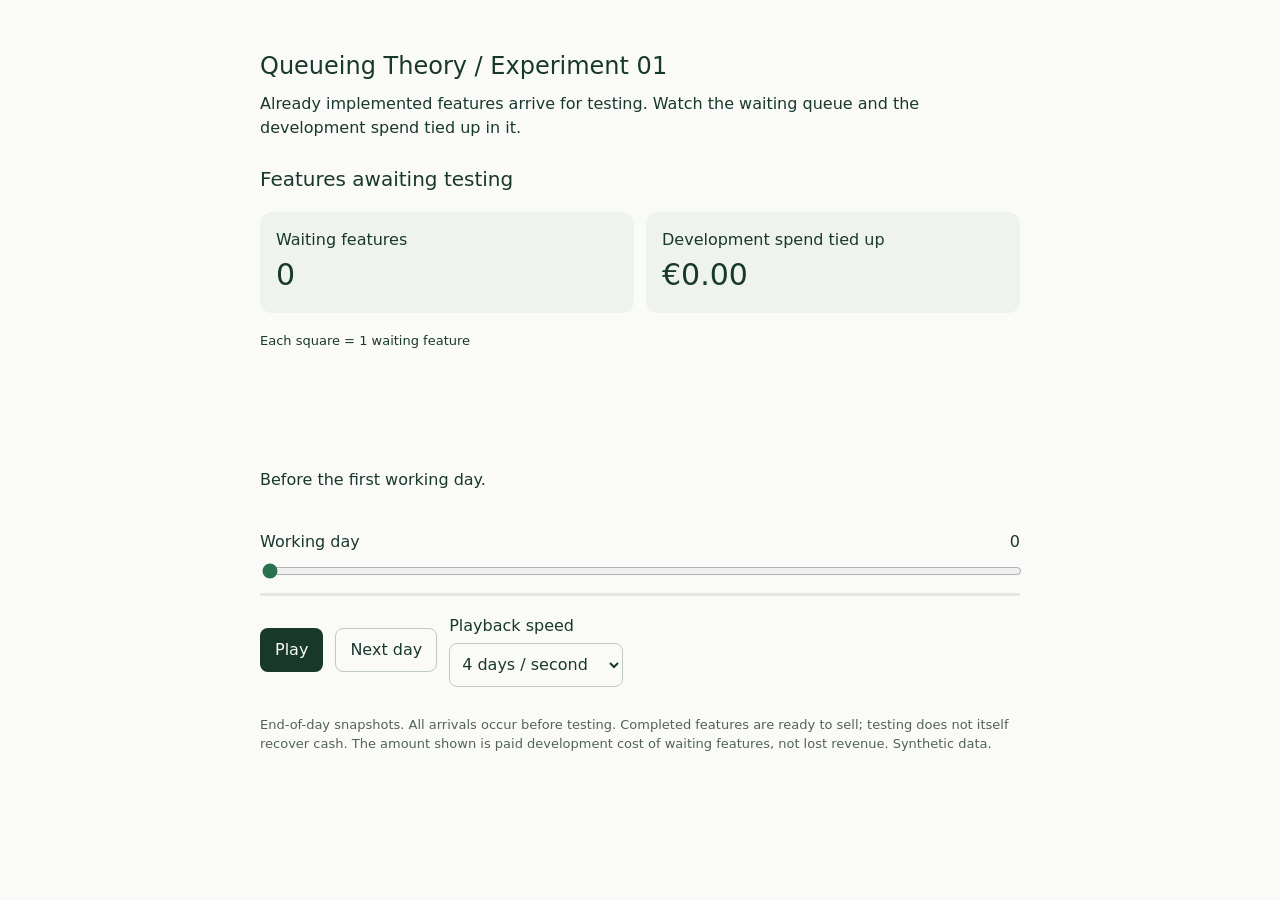
==== templates/01_live_queue.html @ 5ae4b580 "Model implemented features and animate development cost in the testing queue" ====
<!doctype html>
<html lang="en">
<head>
  <meta charset="utf-8">
  <meta name="viewport" content="width=device-width, initial-scale=1">
  <title>Queueing Theory · Features awaiting testing</title>
  <style>
    :root { color-scheme: light dark; --background:light-dark(#fafbf8,#141b17); --foreground:light-dark(#19382c,#e7eee9); --card:light-dark(#eef3ed,#202e25); --card-foreground:var(--foreground); --muted-foreground:light-dark(#526259,#a8b9ae); --primary:var(--foreground); --primary-foreground:var(--background); --border:light-dark(#becbc0,#43564a); --viz-series-1:light-dark(#28724f,#72c99b); --font-size-base:16px; }
    * { box-sizing:border-box; }
    body { margin:0; padding:clamp(16px,4vw,48px); background:var(--background); color:var(--foreground); font:400 16px/1.5 system-ui,sans-serif; }
    main { max-width:760px; margin:auto; }
    h1 { font-size:24px; font-weight:500; margin:0 0 8px; }
    p { margin:8px 0 24px; }
    h2 { font-size:20px; font-weight:500; margin:0 0 16px; }
    .text-small { font-size:13px; }
    .text-muted { color:var(--muted-foreground); }
    .tabular-nums { font-variant-numeric:tabular-nums; }
    .viz-grid { display:grid; grid-template-columns:repeat(auto-fit,minmax(min(230px,100%),1fr)); gap:12px; }
    .card { padding:16px; border-radius:12px; background:var(--card); color:var(--card-foreground); }
    .viz-stat-value { font-size:30px; font-weight:500; }
    .viz-row, .viz-controls { display:flex; flex-wrap:wrap; align-items:center; gap:12px; }
    .btn { font:inherit; color:var(--foreground); background:transparent; border:1px solid var(--border); border-radius:8px; padding:8px 14px; min-height:44px; cursor:pointer; }
    .btn-primary { color:var(--primary-foreground); background:var(--primary); border-color:transparent; }
    .btn:disabled { opacity:.5; cursor:default; }
    .form-label { display:grid; gap:5px; }
    .form-select { font:inherit; padding:8px; min-height:44px; border:1px solid var(--border); border-radius:8px; color:var(--foreground); background:var(--background); }
    .form-range { width:100%; accent-color:var(--viz-series-1); min-height:30px; }
    .sr-only { position:absolute; width:1px; height:1px; padding:0; margin:-1px; overflow:hidden; clip:rect(0,0,0,0); white-space:nowrap; border:0; }
    footer { margin-top:28px; color:var(--muted-foreground); font-size:13px; }
  </style>
</head>
<body>
<main>
  <h1>Queueing Theory / Experiment 01</h1>
  <p>Already implemented features arrive for testing. Watch the waiting queue and the development spend tied up in it.</p>
<!-- LIVE_FRAGMENT_START -->
<div id="feature-testing-queue">
  <style>
    #feature-testing-queue { color:var(--foreground); }
    #feature-testing-queue .fq-gap { margin-top:18px; }
    #feature-testing-queue .fq-labels { display:flex; justify-content:space-between; flex-wrap:wrap; gap:8px; }
    #feature-testing-queue .fq-queue { display:flex; flex-wrap:wrap; align-content:flex-start; gap:5px; min-height:95px; margin-top:14px; }
    #feature-testing-queue .fq-feature { width:18px; height:24px; background:var(--viz-series-1); opacity:.65; }
    #feature-testing-queue .fq-empty { align-self:center; color:var(--muted-foreground); }
    #feature-testing-queue .fq-detail { min-height:44px; margin-top:8px; }
    #feature-testing-queue .fq-progress { height:3px; background:color-mix(in srgb,var(--foreground) 10%,transparent); }
    #feature-testing-queue .fq-progress-fill { height:100%; width:0; background:var(--viz-series-1); }
  </style>
  <h2>Features awaiting testing</h2>
  <div class="text-small text-muted" data-role="assumptions"></div>
  <div class="viz-grid fq-gap">
    <div class="card viz-stat">
      <div>Waiting features</div>
      <div class="viz-stat-value tabular-nums" data-role="count">0</div>
    </div>
    <div class="card viz-stat">
      <div>Development spend tied up</div>
      <div class="viz-stat-value tabular-nums" data-role="money">€0.00</div>
    </div>
  </div>
  <div class="fq-labels fq-gap text-small">
    <span>Each square = 1 waiting feature</span>
    <span data-role="cost-label"></span>
  </div>
  <div class="fq-queue" data-role="queue" role="img" aria-label="No features awaiting testing"></div>
  <div class="text-small text-muted" data-role="overflow" hidden></div>
  <div class="fq-detail tabular-nums" data-role="daily-detail">Before the first working day.</div>
  <div class="fq-gap">
    <div class="fq-labels">
      <label for="fq-day" class="form-label">Working day <span class="sr-only">slider</span></label>
      <output for="fq-day" class="tabular-nums" data-role="day-label" aria-live="off">0</output>
    </div>
    <input id="fq-day" class="form-range" type="range" min="0" max="500" step="1" value="0">
    <div class="fq-progress" aria-hidden="true"><div class="fq-progress-fill" data-role="progress"></div></div>
  </div>
  <div class="viz-controls fq-gap">
    <button type="button" class="btn btn-primary" data-role="play">Play</button>
    <button type="button" class="btn" data-role="step">Next day</button>
    <label class="form-label">Playback speed
      <select class="form-select" data-role="speed">
        <option value="1000">1 day / second</option>
        <option value="250" selected>4 days / second</option>
        <option value="83">12 days / second</option>
      </select>
    </label>
  </div>
  <div class="sr-only" aria-live="polite" data-role="announcement"></div>
  <script type="application/json" data-role="model-data">__QUEUE_DATA__</script>
  <script>
  (() => {
    const root = document.getElementById("feature-testing-queue");
    const el = role => root.querySelector('[data-role="' + role + '"]');
    const data = JSON.parse(el("model-data").textContent);
    const slider = root.querySelector("#fq-day");
    const euro = cents => new Intl.NumberFormat("en-IE", {
      style:"currency", currency:data.currency, minimumFractionDigits:2
    }).format(cents / 100);
    let day = 0;
    let timer = null;
    let lastRenderedDay = 0;
    const reducedMotion = window.matchMedia("(prefers-reduced-motion: reduce)");
    slider.max = data.days;
    el("assumptions").textContent = "Fixed capacity: " + data.capacity + " features/day · Arrivals: "
      + (data.variation ? (data.capacity - data.variation) + " or " + (data.capacity + data.variation) + " (50% each)"
        : data.capacity + " every day") + " · Seed " + data.seed;
    el("cost-label").textContent = euro(data.feature_cost_cents) + " / feature";

    function announce() {
      el("announcement").textContent = "Day " + day + ": " + data.backlog[day]
        + " features awaiting testing; " + euro(data.bound_cost_cents[day]) + " in development spend.";
    }
    function render() {
      const count = data.backlog[day];
      const queue = el("queue");
      queue.replaceChildren();
      if (count === 0) {
        const empty = document.createElement("span");
        empty.className = "fq-empty";
        empty.textContent = "Queue empty";
        queue.append(empty);
      }
      for (let i = 0; i < Math.min(count, 120); i++) {
        const feature = document.createElement("span");
        feature.className = "fq-feature";
        feature.setAttribute("aria-hidden", "true");
        queue.append(feature);
      }
      queue.setAttribute("aria-label", count + " features awaiting testing, " + euro(data.bound_cost_cents[day]));
      el("overflow").hidden = count <= 120;
      el("overflow").textContent = "First 120 shown · " + (count - 120) + " additional features waiting";
      el("count").textContent = count.toLocaleString();
      el("money").textContent = euro(data.bound_cost_cents[day]);
      el("day-label").textContent = day + " / " + data.days;
      slider.value = day;
      el("progress").style.width = (100 * day / data.days) + "%";
      el("step").disabled = day === data.days;
      if (day > 0) {
        const change = count - data.backlog[day - 1];
        el("daily-detail").textContent = data.arrivals[day - 1] + " arrived · " + data.tested[day - 1]
          + " tested · Queue " + (change > 0 ? "+" : "") + change
          + (data.tested[day - 1] < data.capacity ? " · " + (data.capacity - data.tested[day - 1]) + " unused testing slots" : "");
      } else {
        el("daily-detail").textContent = "Before the first working day.";
      }
      if (day !== lastRenderedDay && !reducedMotion.matches && count > 0 && queue.animate) {
        queue.animate([{transform:"translateY(3px)"}, {transform:"translateY(0)"}], {duration:140});
      }
      lastRenderedDay = day;
    }
    function pause(shouldAnnounce = true) {
      if (timer !== null) window.clearInterval(timer);
      timer = null;
      el("play").textContent = day === data.days ? "Replay" : "Play";
      if (shouldAnnounce) announce();
    }
    function start() {
      if (day === data.days) day = 0;
      render();
      el("play").textContent = "Pause";
      timer = window.setInterval(() => {
        day = Math.min(data.days, day + 1);
        render();
        if (day === data.days) pause();
      }, Number(el("speed").value));
    }
    el("play").addEventListener("click", () => timer === null ? start() : pause());
    el("step").addEventListener("click", () => {
      pause(false);
      day = Math.min(data.days, day + 1);
      render();
      pause();
    });
    slider.addEventListener("input", () => {
      pause(false);
      day = Number(slider.value);
      render();
      pause();
    });
    el("speed").addEventListener("change", () => {
      if (timer !== null) { pause(false); start(); }
    });
    document.addEventListener("visibilitychange", () => { if (document.hidden) pause(false); });
    render();
  })();
  </script>
</div>
<!-- LIVE_FRAGMENT_END -->
  <footer>End-of-day snapshots. All arrivals occur before testing. Completed features are ready to sell; testing does not itself recover cash. The amount shown is paid development cost of waiting features, not lost revenue. Synthetic data.</footer>
</main>
</body>
</html>
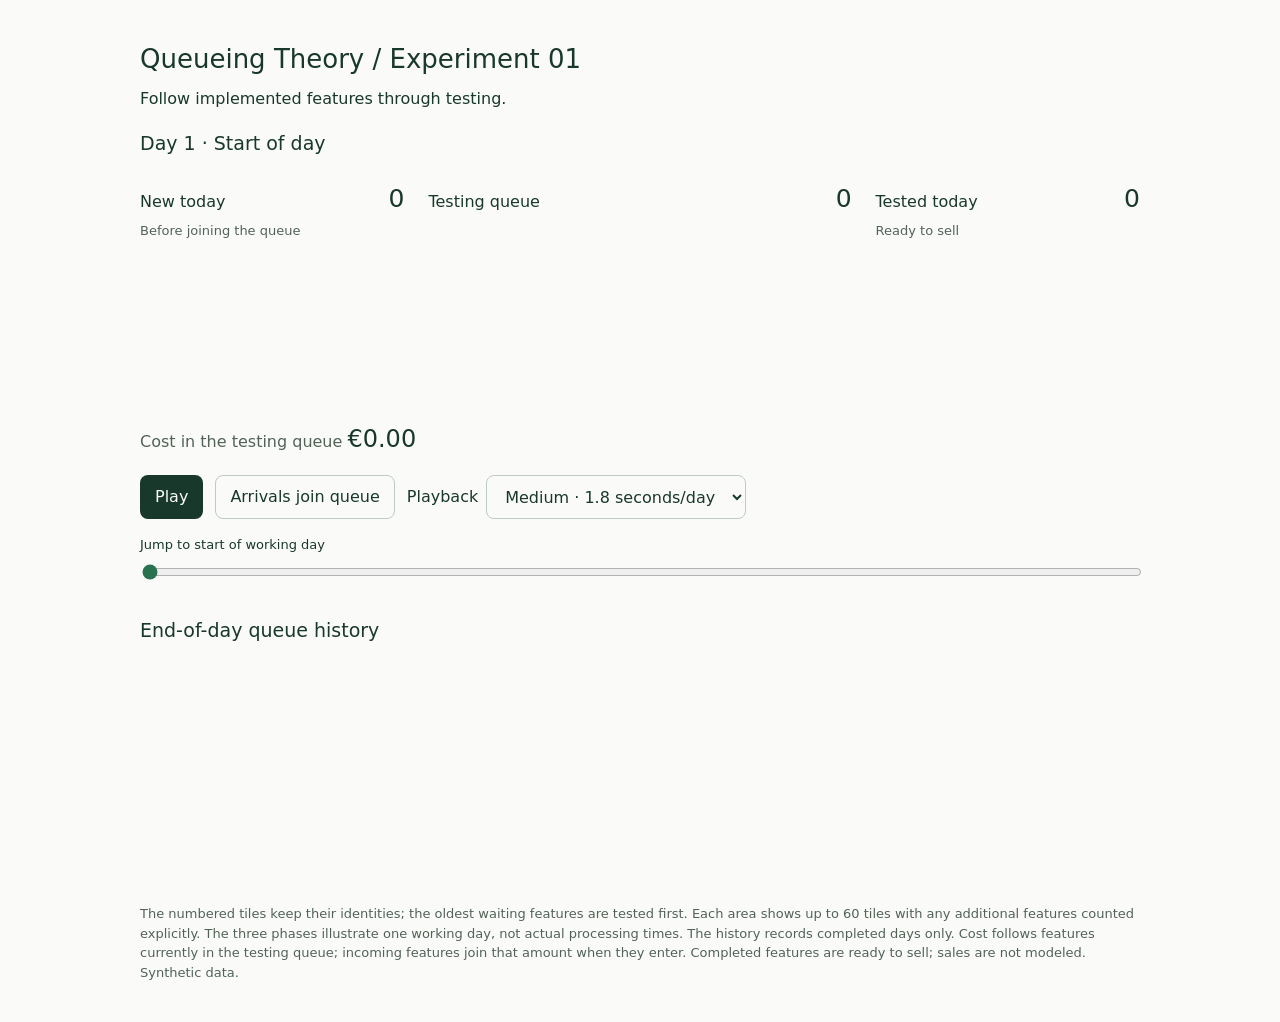
==== commit 13d48863: "Use uniform feature arrivals and show animated testing flow with queue history" ====
--- a/templates/01_live_queue.html
+++ b/templates/01_live_queue.html
@@ -3,189 +3,287 @@
 <head>
   <meta charset="utf-8">
   <meta name="viewport" content="width=device-width, initial-scale=1">
-  <title>Queueing Theory · Features awaiting testing</title>
+  <title>Queueing Theory · Features through testing</title>
   <style>
-    :root { color-scheme: light dark; --background:light-dark(#fafbf8,#141b17); --foreground:light-dark(#19382c,#e7eee9); --card:light-dark(#eef3ed,#202e25); --card-foreground:var(--foreground); --muted-foreground:light-dark(#526259,#a8b9ae); --primary:var(--foreground); --primary-foreground:var(--background); --border:light-dark(#becbc0,#43564a); --viz-series-1:light-dark(#28724f,#72c99b); --font-size-base:16px; }
+    :root { color-scheme:light dark; --background:light-dark(#fafbf8,#141b17); --foreground:light-dark(#19382c,#e7eee9); --muted:light-dark(#526259,#a8b9ae); --border:light-dark(#becbc0,#43564a); --queue:light-dark(#28724f,#72c99b); --incoming:light-dark(#546fb6,#91aaf1); --tested:light-dark(#986d2e,#d5b47c); }
     * { box-sizing:border-box; }
-    body { margin:0; padding:clamp(16px,4vw,48px); background:var(--background); color:var(--foreground); font:400 16px/1.5 system-ui,sans-serif; }
-    main { max-width:760px; margin:auto; }
-    h1 { font-size:24px; font-weight:500; margin:0 0 8px; }
-    p { margin:8px 0 24px; }
-    h2 { font-size:20px; font-weight:500; margin:0 0 16px; }
-    .text-small { font-size:13px; }
-    .text-muted { color:var(--muted-foreground); }
-    .tabular-nums { font-variant-numeric:tabular-nums; }
-    .viz-grid { display:grid; grid-template-columns:repeat(auto-fit,minmax(min(230px,100%),1fr)); gap:12px; }
-    .card { padding:16px; border-radius:12px; background:var(--card); color:var(--card-foreground); }
-    .viz-stat-value { font-size:30px; font-weight:500; }
-    .viz-row, .viz-controls { display:flex; flex-wrap:wrap; align-items:center; gap:12px; }
-    .btn { font:inherit; color:var(--foreground); background:transparent; border:1px solid var(--border); border-radius:8px; padding:8px 14px; min-height:44px; cursor:pointer; }
-    .btn-primary { color:var(--primary-foreground); background:var(--primary); border-color:transparent; }
-    .btn:disabled { opacity:.5; cursor:default; }
-    .form-label { display:grid; gap:5px; }
-    .form-select { font:inherit; padding:8px; min-height:44px; border:1px solid var(--border); border-radius:8px; color:var(--foreground); background:var(--background); }
-    .form-range { width:100%; accent-color:var(--viz-series-1); min-height:30px; }
+    body { margin:0; padding:clamp(16px,4vw,40px); background:var(--background); color:var(--foreground); font:400 16px/1.5 system-ui,sans-serif; }
+    main { max-width:1000px; margin:auto; }
+    h1 { font-size:26px; font-weight:500; margin:0 0 8px; }
+    h2 { font-size:19px; font-weight:500; margin:0; }
+    p { margin:8px 0 18px; }
+    .small { font-size:13px; }
+    .muted { color:var(--muted); }
+    .numbers { font-variant-numeric:tabular-nums; }
+    .top, .row { display:flex; flex-wrap:wrap; align-items:center; justify-content:space-between; gap:12px; }
+    .top { margin-top:18px; }
+    .flow { display:grid; grid-template-columns:minmax(0,1fr) minmax(0,1.6fr) minmax(0,1fr); gap:24px; margin:22px 0 16px; }
+    .stage { min-width:0; }
+    .stage-heading { display:flex; justify-content:space-between; align-items:baseline; flex-wrap:wrap; gap:8px; font-weight:500; }
+    .stage-count { font-size:25px; }
+    .stage-note { color:var(--muted); margin-top:4px; min-height:40px; }
+    .tiles { display:flex; align-content:flex-start; flex-wrap:wrap; gap:5px; min-height:132px; margin-top:12px; }
+    .tile { display:flex; align-items:center; justify-content:center; width:var(--tile-width); height:28px; flex:0 0 var(--tile-width); font-size:12px; color:var(--foreground); background:color-mix(in srgb,var(--queue) 22%,transparent); }
+    .empty, .overflow { color:var(--muted); font-size:13px; }
+    [data-stage="incoming"] .tile { background:color-mix(in srgb,var(--incoming) 22%,transparent); }
+    [data-stage="outgoing"] .tile { background:color-mix(in srgb,var(--tested) 22%,transparent); }
+    .money { font-size:24px; font-weight:500; }
+    .money-row { margin:12px 0 18px; }
+    .controls { display:flex; flex-wrap:wrap; align-items:center; gap:12px; margin:16px 0; }
+    button, select { font:inherit; min-height:44px; padding:8px 14px; border:1px solid var(--border); border-radius:8px; color:var(--foreground); background:var(--background); }
+    button { cursor:pointer; }
+    button.primary { color:var(--background); background:var(--foreground); border-color:transparent; }
+    button:disabled { opacity:.5; cursor:default; }
+    label { display:flex; flex-wrap:wrap; align-items:center; gap:8px; }
+    input[type=range] { width:100%; min-height:30px; accent-color:var(--queue); }
+    .history { margin-top:22px; }
+    .history svg { display:block; width:100%; height:236px; }
+    .history text { font:400 12px system-ui,sans-serif; fill:var(--foreground); }
+    .history .grid { stroke:var(--border); stroke-width:.6; }
+    .history .frame { fill:none; stroke:var(--border); stroke-width:1; }
+    .history .line { fill:none; stroke:var(--queue); stroke-width:2; stroke-linejoin:round; }
+    .history .area { fill:var(--queue); opacity:.13; }
+    .history .point { fill:var(--queue); }
+    footer { margin-top:24px; color:var(--muted); font-size:13px; }
     .sr-only { position:absolute; width:1px; height:1px; padding:0; margin:-1px; overflow:hidden; clip:rect(0,0,0,0); white-space:nowrap; border:0; }
-    footer { margin-top:28px; color:var(--muted-foreground); font-size:13px; }
+    @media (max-width:580px) {
+      .flow { grid-template-columns:minmax(0,1fr); gap:18px; }
+      .stage-note { min-height:0; }
+      .tiles { min-height:34px; }
+      .stage-count { font-size:20px; }
+    }
   </style>
 </head>
 <body>
-<main>
+<main id="feature-flow-player">
   <h1>Queueing Theory / Experiment 01</h1>
-  <p>Already implemented features arrive for testing. Watch the waiting queue and the development spend tied up in it.</p>
-<!-- LIVE_FRAGMENT_START -->
-<div id="feature-testing-queue">
-  <style>
-    #feature-testing-queue { color:var(--foreground); }
-    #feature-testing-queue .fq-gap { margin-top:18px; }
-    #feature-testing-queue .fq-labels { display:flex; justify-content:space-between; flex-wrap:wrap; gap:8px; }
-    #feature-testing-queue .fq-queue { display:flex; flex-wrap:wrap; align-content:flex-start; gap:5px; min-height:95px; margin-top:14px; }
-    #feature-testing-queue .fq-feature { width:18px; height:24px; background:var(--viz-series-1); opacity:.65; }
-    #feature-testing-queue .fq-empty { align-self:center; color:var(--muted-foreground); }
-    #feature-testing-queue .fq-detail { min-height:44px; margin-top:8px; }
-    #feature-testing-queue .fq-progress { height:3px; background:color-mix(in srgb,var(--foreground) 10%,transparent); }
-    #feature-testing-queue .fq-progress-fill { height:100%; width:0; background:var(--viz-series-1); }
-  </style>
-  <h2>Features awaiting testing</h2>
-  <div class="text-small text-muted" data-role="assumptions"></div>
-  <div class="viz-grid fq-gap">
-    <div class="card viz-stat">
-      <div>Waiting features</div>
-      <div class="viz-stat-value tabular-nums" data-role="count">0</div>
-    </div>
-    <div class="card viz-stat">
-      <div>Development spend tied up</div>
-      <div class="viz-stat-value tabular-nums" data-role="money">€0.00</div>
-    </div>
-  </div>
-  <div class="fq-labels fq-gap text-small">
-    <span>Each square = 1 waiting feature</span>
-    <span data-role="cost-label"></span>
-  </div>
-  <div class="fq-queue" data-role="queue" role="img" aria-label="No features awaiting testing"></div>
-  <div class="text-small text-muted" data-role="overflow" hidden></div>
-  <div class="fq-detail tabular-nums" data-role="daily-detail">Before the first working day.</div>
-  <div class="fq-gap">
-    <div class="fq-labels">
-      <label for="fq-day" class="form-label">Working day <span class="sr-only">slider</span></label>
-      <output for="fq-day" class="tabular-nums" data-role="day-label" aria-live="off">0</output>
-    </div>
-    <input id="fq-day" class="form-range" type="range" min="0" max="500" step="1" value="0">
-    <div class="fq-progress" aria-hidden="true"><div class="fq-progress-fill" data-role="progress"></div></div>
-  </div>
-  <div class="viz-controls fq-gap">
-    <button type="button" class="btn btn-primary" data-role="play">Play</button>
-    <button type="button" class="btn" data-role="step">Next day</button>
-    <label class="form-label">Playback speed
-      <select class="form-select" data-role="speed">
-        <option value="1000">1 day / second</option>
-        <option value="250" selected>4 days / second</option>
-        <option value="83">12 days / second</option>
+  <p>Follow implemented features through testing.</p>
+  <div class="small muted" data-role="assumptions"></div>
+  <div class="top">
+    <h2 class="numbers" data-role="position">Day 1 · Start of day</h2>
+    <span class="small muted" data-role="capacity"></span>
+  </div>
+  <div class="flow">
+    <section class="stage" data-stage="incoming" aria-label="Today's incoming features">
+      <div class="stage-heading"><span>New today</span><span class="stage-count numbers" data-role="incoming-count">0</span></div>
+      <div class="stage-note small" data-role="incoming-note">Before joining the queue</div>
+      <div class="tiles" data-role="incoming" role="img"></div>
+      <div class="overflow" data-role="incoming-overflow" hidden></div>
+    </section>
+    <section class="stage" data-stage="waiting" aria-label="Features in the testing queue">
+      <div class="stage-heading"><span>Testing queue</span><span class="stage-count numbers" data-role="waiting-count">0</span></div>
+      <div class="stage-note small" data-role="waiting-note"></div>
+      <div class="tiles" data-role="waiting" role="img"></div>
+      <div class="overflow" data-role="waiting-overflow" hidden></div>
+    </section>
+    <section class="stage" data-stage="outgoing" aria-label="Features that completed testing today">
+      <div class="stage-heading"><span>Tested today</span><span class="stage-count numbers" data-role="outgoing-count">0</span></div>
+      <div class="stage-note small" data-role="outgoing-note">Ready to sell</div>
+      <div class="tiles" data-role="outgoing" role="img"></div>
+      <div class="overflow" data-role="outgoing-overflow" hidden></div>
+    </section>
+  </div>
+  <div class="row money-row">
+    <span><span class="muted">Cost in the testing queue</span> <span class="money numbers" data-role="money">€0.00</span></span>
+    <span class="small muted" data-role="cost-label"></span>
+  </div>
+  <div class="controls">
+    <button type="button" class="primary" data-role="play">Play</button>
+    <button type="button" data-role="step">Arrivals join queue</button>
+    <label>Playback
+      <select data-role="speed">
+        <option value="1500">Slow · 4.5 seconds/day</option>
+        <option value="600" selected>Medium · 1.8 seconds/day</option>
+        <option value="60">Fast · 0.18 seconds/day</option>
       </select>
     </label>
   </div>
-  <div class="sr-only" aria-live="polite" data-role="announcement"></div>
+  <div class="row small">
+    <label for="flow-day">Jump to start of working day</label>
+    <span class="numbers" data-role="day-label"></span>
+  </div>
+  <input id="flow-day" type="range" min="1" max="500" step="1" value="1">
+  <div class="history">
+    <div class="row"><h2>End-of-day queue history</h2><span class="small numbers" data-role="history-value"></span></div>
+    <div data-role="history-chart"><svg role="img" aria-label="End-of-day queue length over completed working days"></svg></div>
+  </div>
+  <div class="sr-only" data-role="announcement" aria-live="polite"></div>
   <script type="application/json" data-role="model-data">__QUEUE_DATA__</script>
   <script>
   (() => {
-    const root = document.getElementById("feature-testing-queue");
+    const root = document.getElementById("feature-flow-player");
     const el = role => root.querySelector('[data-role="' + role + '"]');
     const data = JSON.parse(el("model-data").textContent);
-    const slider = root.querySelector("#fq-day");
+    const slider = root.querySelector("#flow-day");
+    const chartHost = el("history-chart");
+    const svg = chartHost.querySelector("svg");
+    const SVG_NS = "http://www.w3.org/2000/svg";
+    const nodes = new Map();
+    const maxTiles = 60;
+    const reducedMotion = window.matchMedia("(prefers-reduced-motion: reduce)");
     const euro = cents => new Intl.NumberFormat("en-IE", {
       style:"currency", currency:data.currency, minimumFractionDigits:2
     }).format(cents / 100);
-    let day = 0;
+    const number = value => Number(value).toLocaleString("en-IE");
+    const lastDay = data.live_days[data.days - 1];
+    const maxId = lastDay.arrival_first + lastDay.arrivals - 1;
+    root.style.setProperty("--tile-width", Math.max(28, String(maxId).length * 7 + 10) + "px");
+    slider.max = data.days;
+    el("capacity").textContent = "Fixed testing capacity: " + number(data.capacity) + " features/day";
+    el("cost-label").textContent = "One tile = one feature · " + euro(data.feature_cost_cents) + " each";
+    const law = Object.entries(data.arrival_probabilities);
+    const lawLabel = law.length <= 7
+      ? law.map(([count, chance]) => count + " (" + Number((chance * 100).toFixed(1)) + "%)").join(", ")
+      : "every integer from " + (data.capacity - data.variation) + " to " + (data.capacity + data.variation) + ", equally likely";
+    el("assumptions").textContent = (data.variation ? (data.arrival_distribution === "uniform" ? "Uniform arrivals: " : "Two-point arrivals: ") : "Regular arrivals: ")
+      + lawLabel + " · Seed " + data.seed;
+    const phases = ["Start of day", "Arrivals joined the queue", "Testing complete"];
+    let step = 0;
     let timer = null;
-    let lastRenderedDay = 0;
-    const reducedMotion = window.matchMedia("(prefers-reduced-motion: reduce)");
-    slider.max = data.days;
-    el("assumptions").textContent = "Fixed capacity: " + data.capacity + " features/day · Arrivals: "
-      + (data.variation ? (data.capacity - data.variation) + " or " + (data.capacity + data.variation) + " (50% each)"
-        : data.capacity + " every day") + " · Seed " + data.seed;
-    el("cost-label").textContent = euro(data.feature_cost_cents) + " / feature";
+    const lastStep = data.days * 3 - 1;
 
+    function svgNode(tag, attributes, text) {
+      const node = document.createElementNS(SVG_NS, tag);
+      for (const [name, value] of Object.entries(attributes)) node.setAttribute(name, value);
+      if (text !== undefined) node.textContent = text;
+      svg.append(node);
+      return node;
+    }
+    function drawHistory() {
+      const completedDays = Math.floor(step / 3) + (step % 3 === 2 ? 1 : 0);
+      const width = Math.max(280, chartHost.getBoundingClientRect().width);
+      const height = 236;
+      const left = 64, right = width - 16, top = 28, bottom = 190;
+      const maximum = data.backlog.reduce((largest, q) => Math.max(largest, q), 0);
+      const rawTick = Math.max(1, maximum * 1.08 / 4);
+      const magnitude = 10 ** Math.floor(Math.log10(rawTick));
+      const multiplier = [1, 2, 5, 10].find(value => value * magnitude >= rawTick);
+      const tick = Math.max(1, multiplier * magnitude);
+      const yMax = tick * Math.max(1, Math.ceil(maximum * 1.08 / tick));
+      const x = day => left + 4 + (right - left - 8) * day / data.days;
+      const y = q => bottom - 4 - (bottom - top - 8) * q / yMax;
+      svg.replaceChildren();
+      svg.setAttribute("viewBox", "0 0 " + width + " " + height);
+      svgNode("title", {}, "Queue after testing on each completed working day");
+      svgNode("desc", {}, "Shown through day " + completedDays + ": " + data.backlog[completedDays] + " waiting features. Later days are hidden.");
+      svgNode("rect", {x:left, y:top, width:right-left, height:bottom-top, class:"frame"});
+      for (let value = 0; value <= yMax; value += tick) {
+        svgNode("line", {x1:left, x2:right, y1:y(value), y2:y(value), class:"grid"});
+        svgNode("text", {x:left-9, y:y(value)+4, "text-anchor":"end"}, number(value));
+      }
+      const days = [...new Set([0, Math.round(data.days / 3), Math.round(2 * data.days / 3), data.days])];
+      for (const day of days) {
+        svgNode("text", {x:x(day), y:bottom+20, "text-anchor":day === 0 ? "start" : day === data.days ? "end" : "middle"}, number(day));
+      }
+      svgNode("text", {x:left, y:16, class:"axis-title", "data-axis":"y"}, "Queue (features)");
+      svgNode("text", {x:(left+right)/2, y:height-4, "text-anchor":"middle", class:"axis-title", "data-axis":"x"}, "Working days");
+      let path = "M " + x(0) + " " + y(data.backlog[0]);
+      for (let day = 1; day <= completedDays; day++) path += " H " + x(day) + " V " + y(data.backlog[day]);
+      svgNode("path", {d:path + " L " + x(completedDays) + " " + y(0) + " L " + x(0) + " " + y(0) + " Z", class:"area"});
+      svgNode("path", {d:path, class:"line"});
+      svgNode("circle", {cx:x(completedDays), cy:y(data.backlog[completedDays]), r:3, class:"point"});
+      el("history-value").textContent = "Day " + completedDays + " · " + number(data.backlog[completedDays]) + " waiting";
+    }
+
+    function render(animate = false) {
+      const dayIndex = Math.floor(step / 3);
+      const phase = step % 3;
+      const day = data.live_days[dayIndex];
+      const oldPositions = new Map();
+      for (const [id, node] of nodes) {
+        if (node.isConnected) oldPositions.set(id, node.getBoundingClientRect());
+        if (node.getAnimations) node.getAnimations().forEach(animation => animation.cancel());
+      }
+      // Python supplies all counts, costs and FIFO ranges for these phases.
+      const groups = {
+        incoming: {first:day.arrival_first, count:phase === 0 ? day.arrivals : 0},
+        waiting: {first:day.queue_first[phase], count:day.queue_counts[phase]},
+        outgoing: {first:day.tested_first, count:phase === 2 ? day.tested : 0}
+      };
+      const visibleIds = new Set();
+      for (const role of Object.keys(groups)) el(role).replaceChildren();
+      for (const [role, group] of Object.entries(groups)) {
+        const area = el(role);
+        area.setAttribute("aria-label", group.count + " features " + (role === "incoming" ? "about to join the queue" : role === "waiting" ? "in the testing queue" : "tested today"));
+        el(role + "-overflow").hidden = group.count <= maxTiles;
+        el(role + "-overflow").textContent = "First " + maxTiles + " shown · " + number(Math.max(0, group.count - maxTiles)) + " more features";
+        if (group.count === 0) {
+          const empty = document.createElement("span");
+          empty.className = "empty";
+          empty.textContent = role === "incoming" ? (day.arrivals === 0 ? "No new features today" : "Joined the queue") : role === "waiting" ? "Queue empty" : phase === 2 ? "None today" : "None yet";
+          area.append(empty);
+        }
+        for (let offset = 0; offset < Math.min(group.count, maxTiles); offset++) {
+          const id = group.first + offset;
+          visibleIds.add(id);
+          if (!nodes.has(id)) {
+            const node = document.createElement("span");
+            node.className = "tile numbers";
+            node.textContent = id;
+            node.setAttribute("aria-hidden", "true");
+            nodes.set(id, node);
+          }
+          area.append(nodes.get(id));
+        }
+      }
+      el("position").textContent = "Day " + (dayIndex + 1) + " / " + data.days + " · " + phases[phase];
+      el("incoming-count").textContent = number(day.arrivals);
+      el("incoming-note").textContent = phase === 0 ? "Before joining the queue" : "Arrivals this day: " + number(day.arrivals);
+      el("waiting-count").textContent = number(groups.waiting.count);
+      el("waiting-note").textContent = phase === 1 ? "Carried " + number(day.queue_counts[0]) + " · New " + number(day.arrivals) : phase === 2 ? "Carried into tomorrow" : "Carried from yesterday: " + number(day.queue_counts[0]);
+      el("outgoing-count").textContent = number(groups.outgoing.count);
+      el("outgoing-note").textContent = phase === 2 ? "Ready to sell · " + number(data.capacity - day.tested) + " unused testing slots" : "Ready to sell";
+      el("money").textContent = euro(day.queue_cost_cents[phase]);
+      el("day-label").textContent = (dayIndex + 1) + " / " + data.days;
+      slider.value = dayIndex + 1;
+      el("step").disabled = step === lastStep;
+      el("step").textContent = phase === 0 ? "Arrivals join queue" : phase === 1 ? "Complete testing" : "Next day";
+      if (timer === null) el("play").textContent = step === lastStep ? "Replay" : "Play";
+      if (animate && !reducedMotion.matches) {
+        const duration = Math.min(500, Number(el("speed").value) * 0.8);
+        for (const id of visibleIds) {
+          const node = nodes.get(id);
+          const before = oldPositions.get(id);
+          if (!before || !node.animate) continue;
+          const after = node.getBoundingClientRect();
+          const dx = before.left - after.left, dy = before.top - after.top;
+          if (dx || dy) node.animate([{transform:"translate(" + dx + "px," + dy + "px)"}, {transform:"translate(0,0)"}], {duration, easing:"ease-in-out"});
+        }
+      }
+      for (const id of nodes.keys()) if (!visibleIds.has(id)) nodes.delete(id);
+      drawHistory();
+    }
     function announce() {
-      el("announcement").textContent = "Day " + day + ": " + data.backlog[day]
-        + " features awaiting testing; " + euro(data.bound_cost_cents[day]) + " in development spend.";
-    }
-    function render() {
-      const count = data.backlog[day];
-      const queue = el("queue");
-      queue.replaceChildren();
-      if (count === 0) {
-        const empty = document.createElement("span");
-        empty.className = "fq-empty";
-        empty.textContent = "Queue empty";
-        queue.append(empty);
-      }
-      for (let i = 0; i < Math.min(count, 120); i++) {
-        const feature = document.createElement("span");
-        feature.className = "fq-feature";
-        feature.setAttribute("aria-hidden", "true");
-        queue.append(feature);
-      }
-      queue.setAttribute("aria-label", count + " features awaiting testing, " + euro(data.bound_cost_cents[day]));
-      el("overflow").hidden = count <= 120;
-      el("overflow").textContent = "First 120 shown · " + (count - 120) + " additional features waiting";
-      el("count").textContent = count.toLocaleString();
-      el("money").textContent = euro(data.bound_cost_cents[day]);
-      el("day-label").textContent = day + " / " + data.days;
-      slider.value = day;
-      el("progress").style.width = (100 * day / data.days) + "%";
-      el("step").disabled = day === data.days;
-      if (day > 0) {
-        const change = count - data.backlog[day - 1];
-        el("daily-detail").textContent = data.arrivals[day - 1] + " arrived · " + data.tested[day - 1]
-          + " tested · Queue " + (change > 0 ? "+" : "") + change
-          + (data.tested[day - 1] < data.capacity ? " · " + (data.capacity - data.tested[day - 1]) + " unused testing slots" : "");
-      } else {
-        el("daily-detail").textContent = "Before the first working day.";
-      }
-      if (day !== lastRenderedDay && !reducedMotion.matches && count > 0 && queue.animate) {
-        queue.animate([{transform:"translateY(3px)"}, {transform:"translateY(0)"}], {duration:140});
-      }
-      lastRenderedDay = day;
-    }
-    function pause(shouldAnnounce = true) {
+      el("announcement").textContent = el("position").textContent + ". " + el("incoming-count").textContent
+        + " new features today. " + el("waiting-count").textContent + " in the queue. "
+        + el("outgoing-count").textContent + " tested today. " + el("money").textContent + " in the testing queue.";
+    }
+    function pause(speak = true) {
       if (timer !== null) window.clearInterval(timer);
       timer = null;
-      el("play").textContent = day === data.days ? "Replay" : "Play";
-      if (shouldAnnounce) announce();
+      el("play").textContent = step === lastStep ? "Replay" : "Play";
+      if (speak) announce();
+    }
+    function advance() {
+      step = Math.min(lastStep, step + 1);
+      render(true);
+      if (step === lastStep) pause();
     }
     function start() {
-      if (day === data.days) day = 0;
-      render();
+      if (step === lastStep) { step = 0; render(); }
+      timer = window.setInterval(advance, Number(el("speed").value));
       el("play").textContent = "Pause";
-      timer = window.setInterval(() => {
-        day = Math.min(data.days, day + 1);
-        render();
-        if (day === data.days) pause();
-      }, Number(el("speed").value));
-    }
+    }
+    el("step").addEventListener("click", () => { pause(false); advance(); announce(); });
     el("play").addEventListener("click", () => timer === null ? start() : pause());
-    el("step").addEventListener("click", () => {
-      pause(false);
-      day = Math.min(data.days, day + 1);
-      render();
-      pause();
-    });
-    slider.addEventListener("input", () => {
-      pause(false);
-      day = Number(slider.value);
-      render();
-      pause();
-    });
-    el("speed").addEventListener("change", () => {
-      if (timer !== null) { pause(false); start(); }
-    });
+    el("speed").addEventListener("change", () => { if (timer !== null) { pause(false); start(); } });
+    slider.addEventListener("input", () => { pause(false); step = (Number(slider.value) - 1) * 3; render(); announce(); });
     document.addEventListener("visibilitychange", () => { if (document.hidden) pause(false); });
+    new ResizeObserver(drawHistory).observe(chartHost);
     render();
   })();
   </script>
-</div>
-<!-- LIVE_FRAGMENT_END -->
-  <footer>End-of-day snapshots. All arrivals occur before testing. Completed features are ready to sell; testing does not itself recover cash. The amount shown is paid development cost of waiting features, not lost revenue. Synthetic data.</footer>
+  <footer>The numbered tiles keep their identities; the oldest waiting features are tested first. Each area shows up to 60 tiles with any additional features counted explicitly. The three phases illustrate one working day, not actual processing times. The history records completed days only. Cost follows features currently in the testing queue; incoming features join that amount when they enter. Completed features are ready to sell; sales are not modeled. Synthetic data.</footer>
 </main>
 </body>
 </html>
